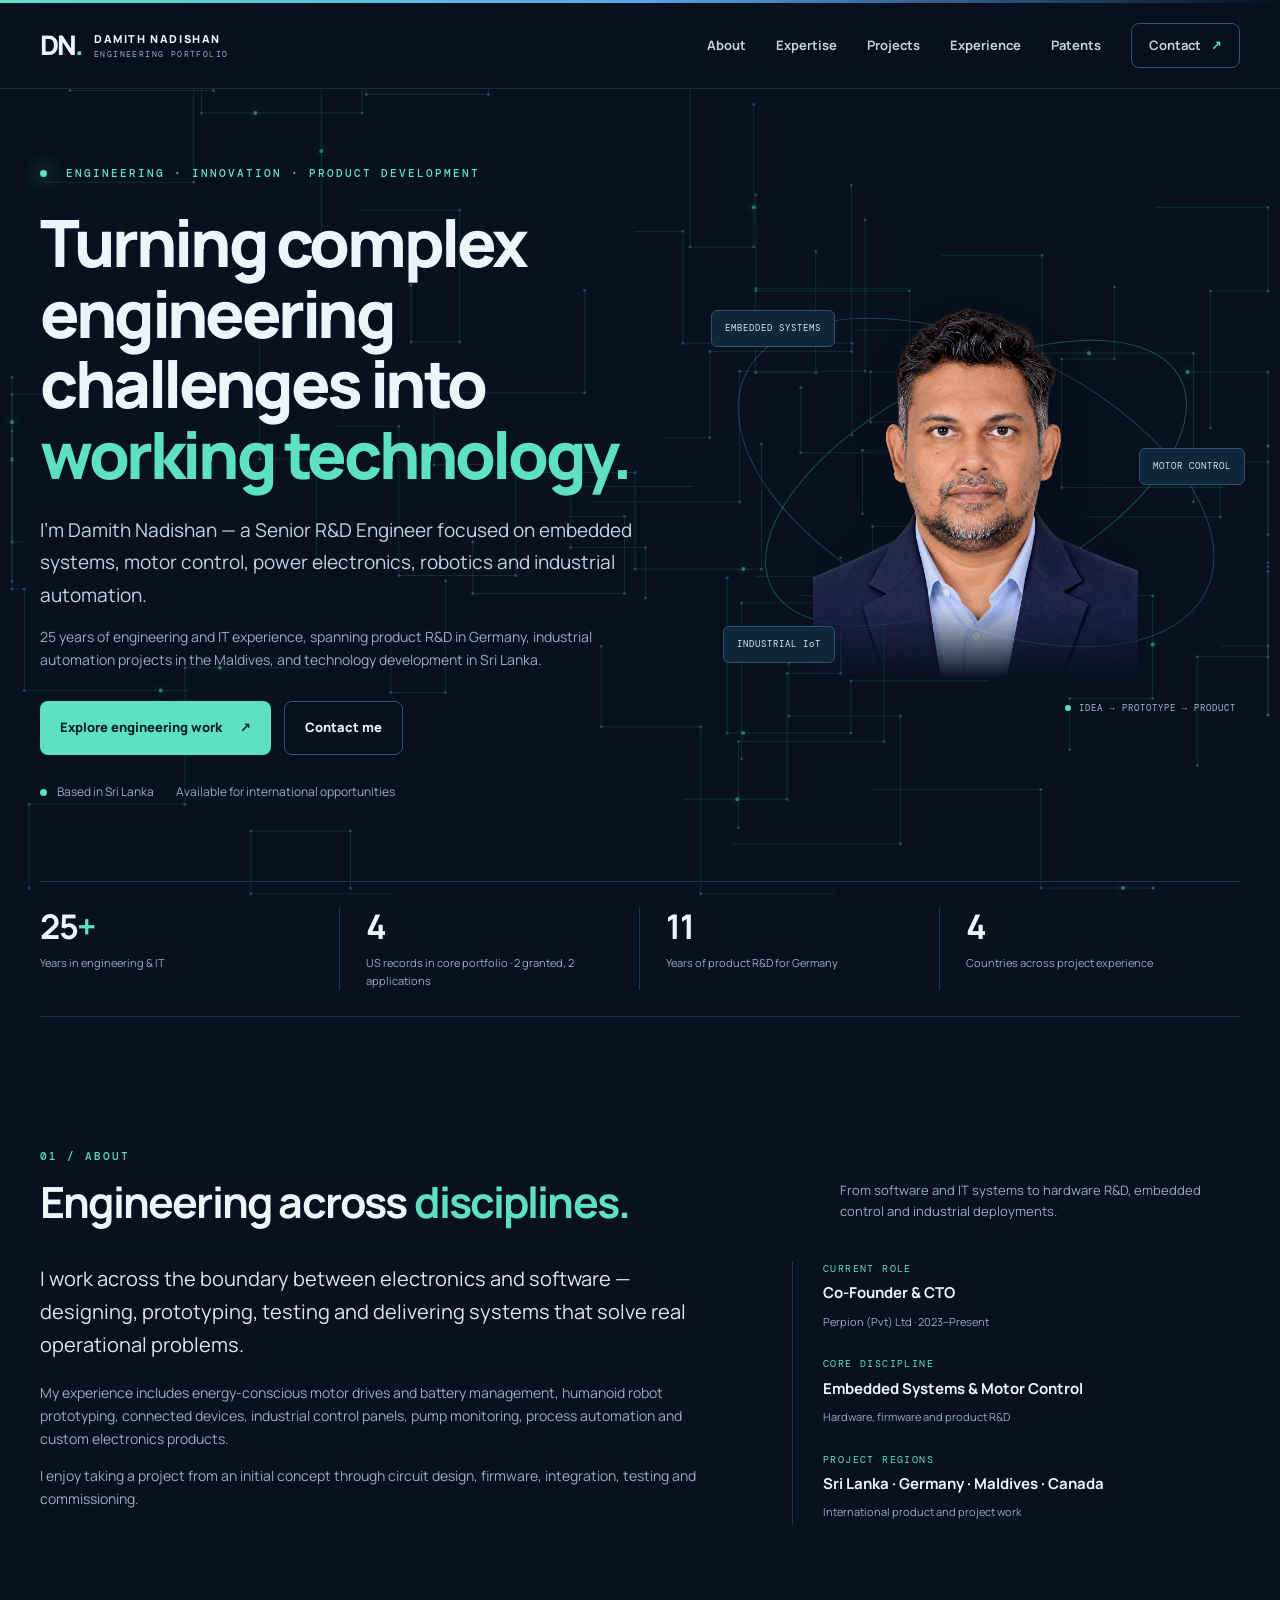
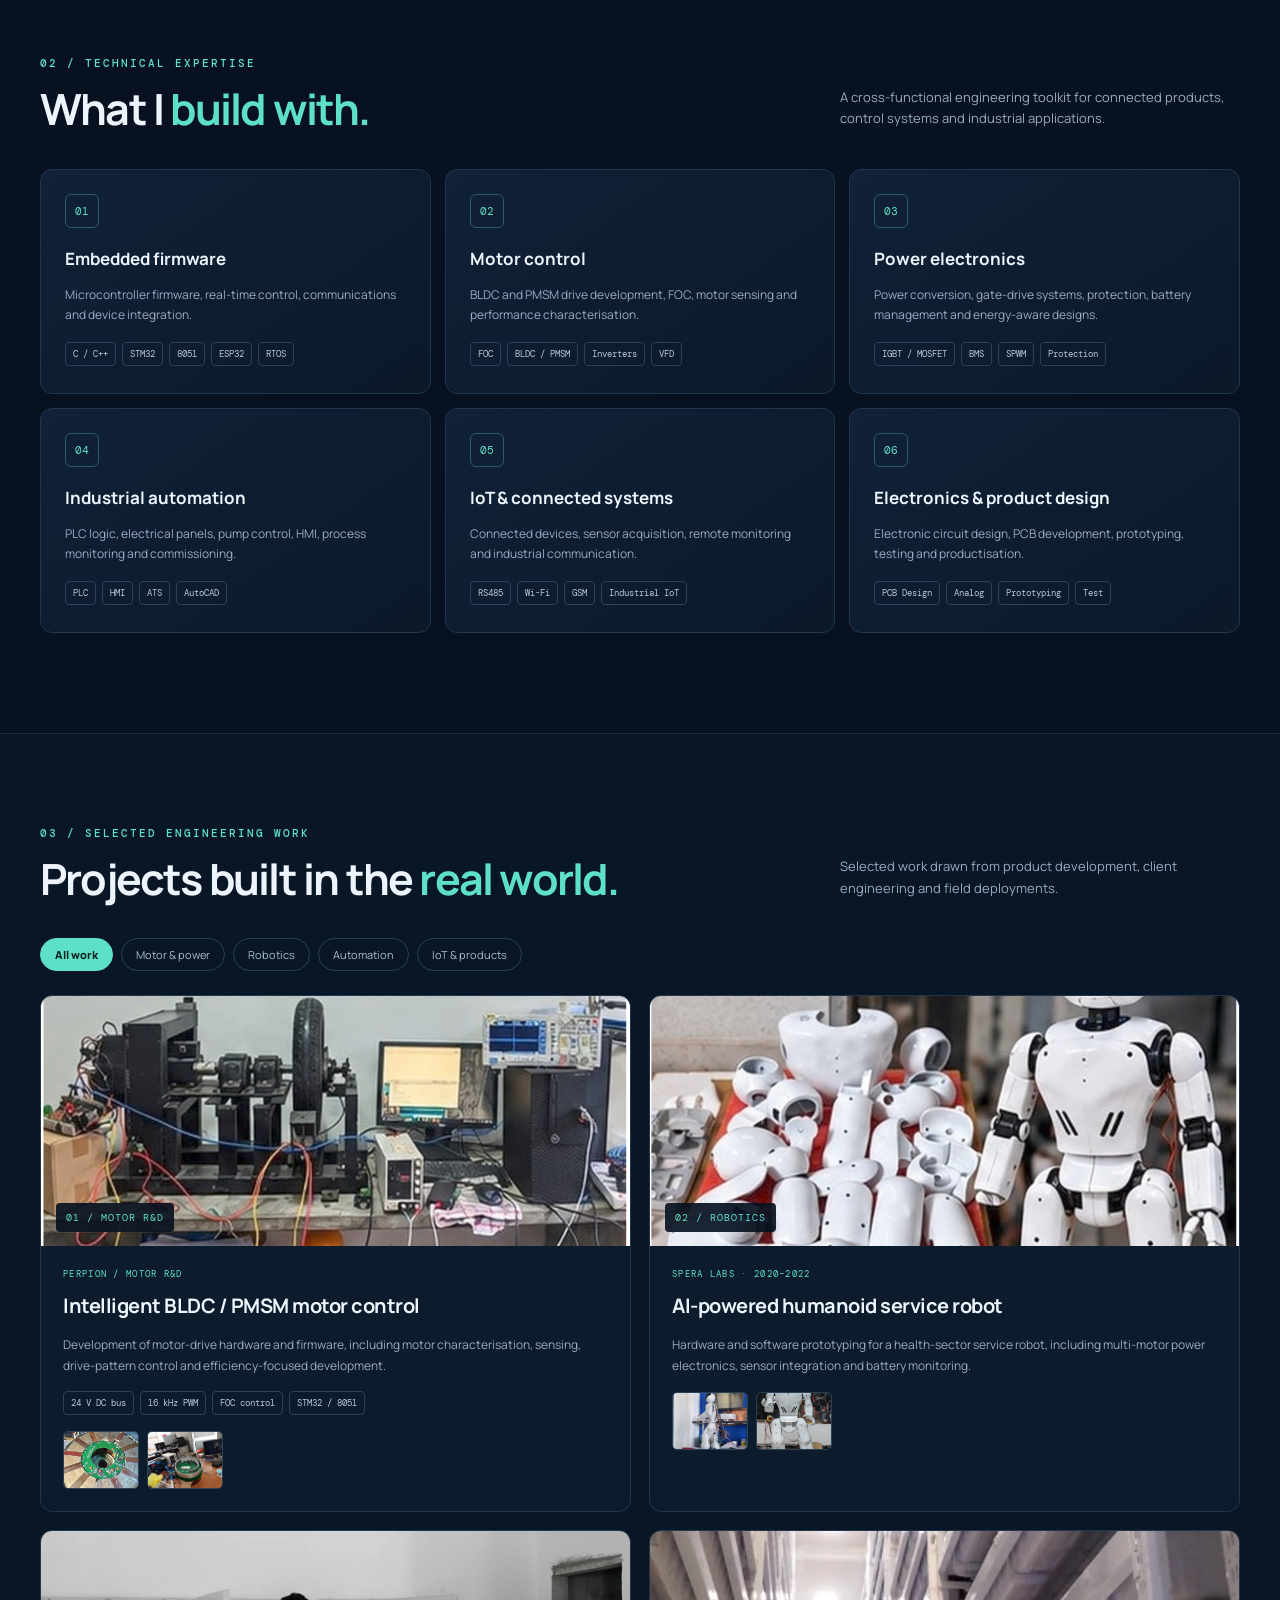
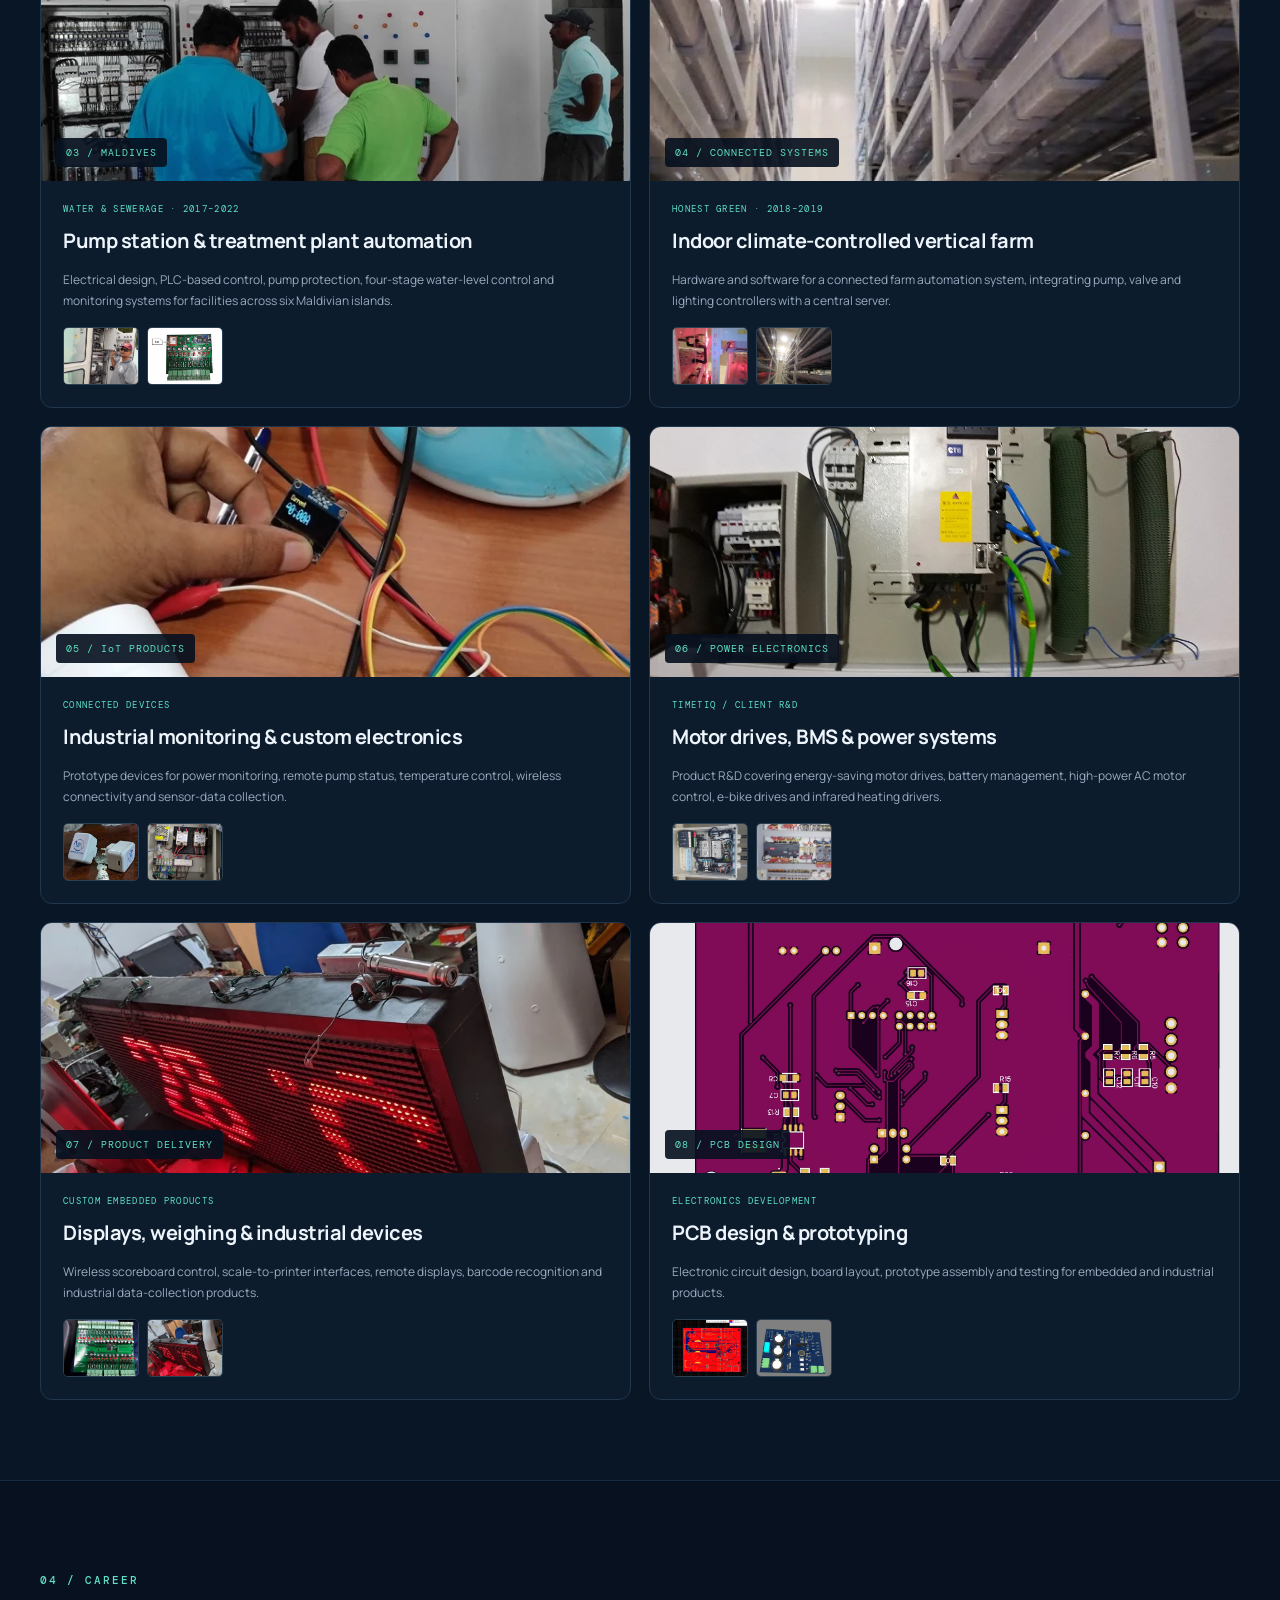
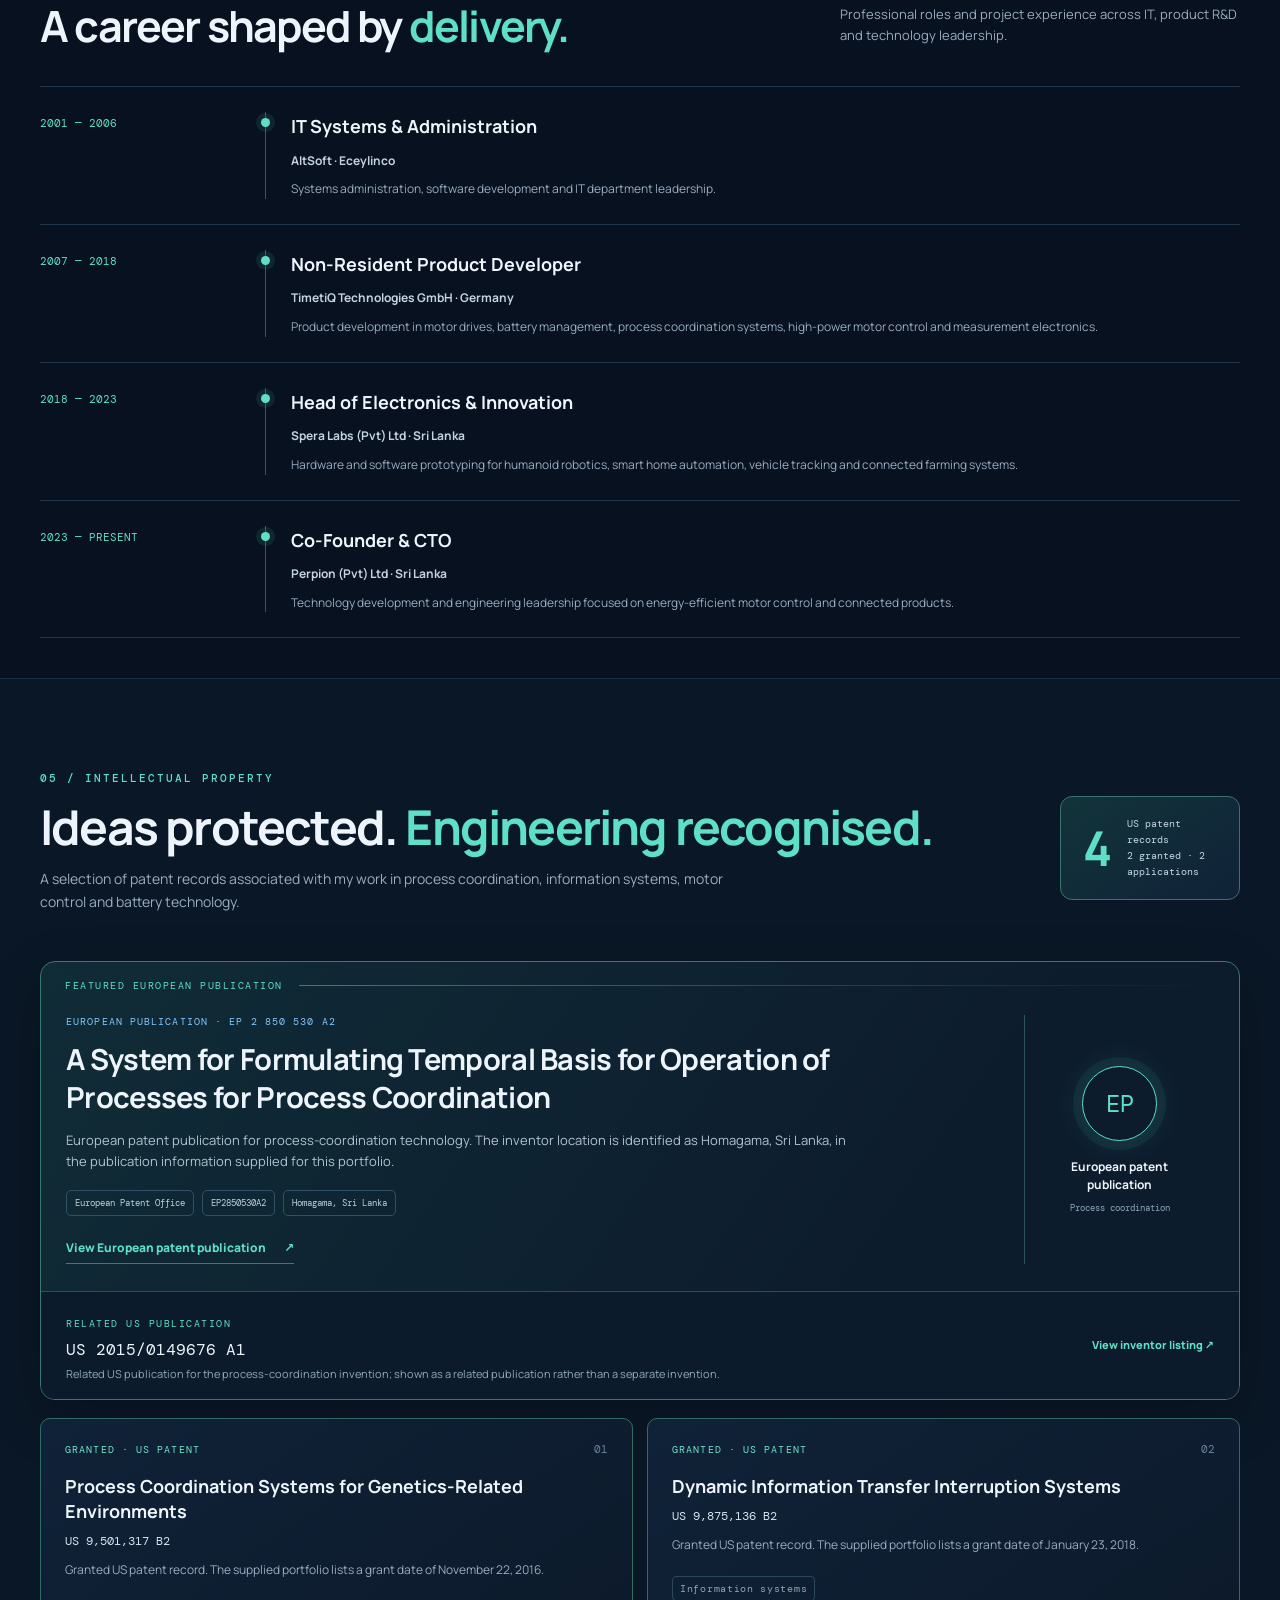
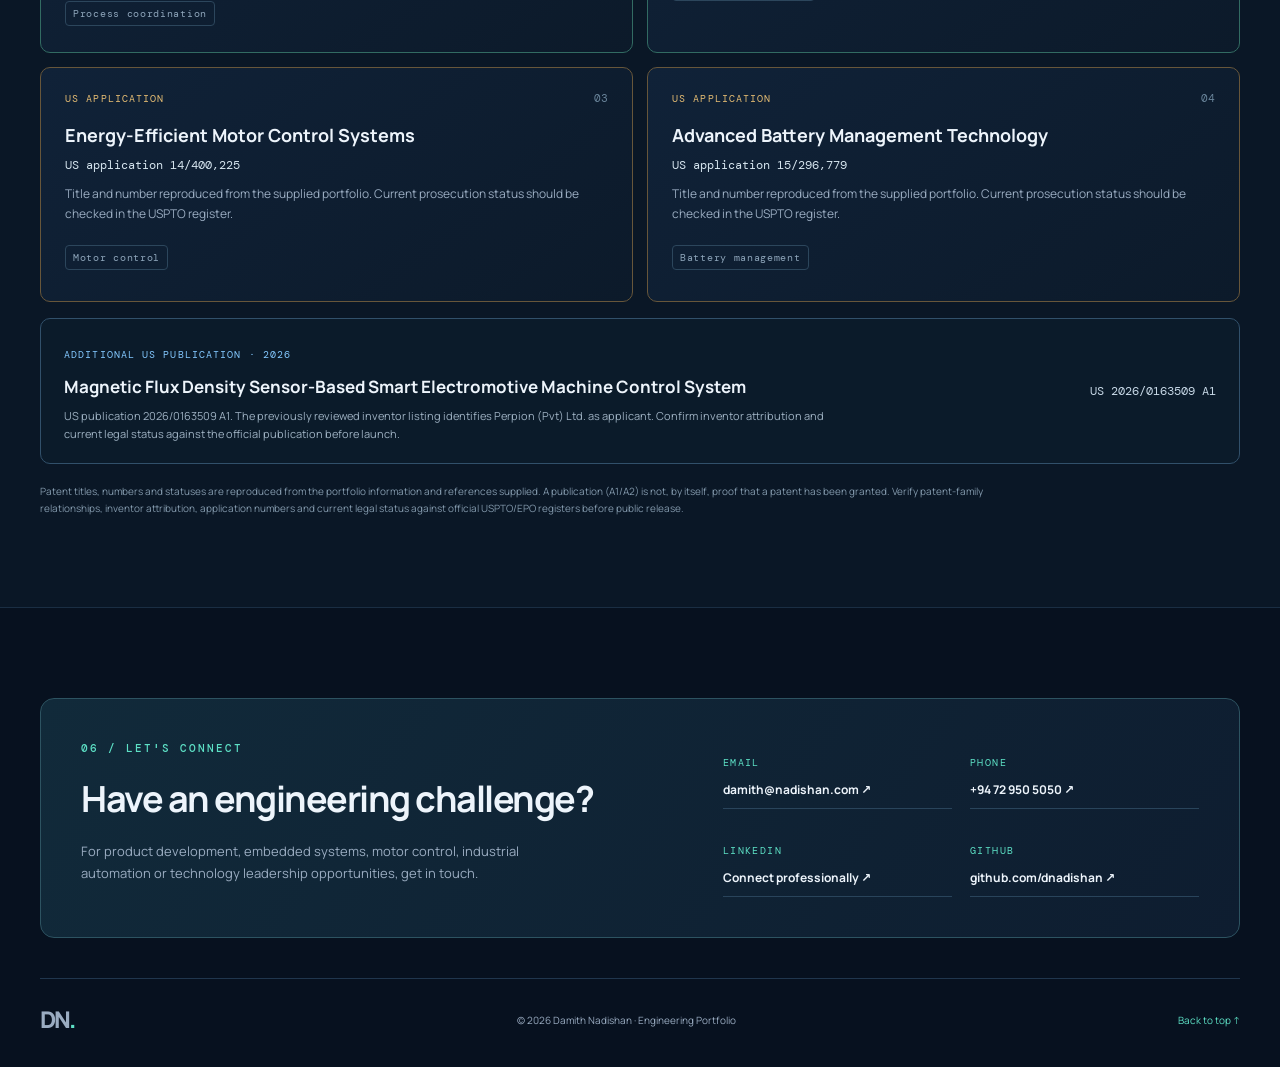
==== index.html @ db908fcc "Build engineering portfolio site Co-authored-by: Copilot <223556219+Copilot@users.noreply.github.com" ====
<!doctype html>
<html lang="en">
<head>
  <meta charset="utf-8">
  <meta name="viewport" content="width=device-width, initial-scale=1">
  <meta name="theme-color" content="#07111f">
  <meta name="description" content="Damith Nadishan — Senior R&D Engineer specialising in embedded systems, motor control, power electronics, robotics and industrial automation.">
  <title>Damith Nadishan | Engineering & Technology</title>
  <link rel="preconnect" href="https://fonts.googleapis.com">
  <link rel="preconnect" href="https://fonts.gstatic.com" crossorigin>
  <link href="https://fonts.googleapis.com/css2?family=DM+Mono:wght@400;500&family=Manrope:wght@400;500;600;700;800&display=swap" rel="stylesheet">
  <link rel="stylesheet" href="styles.css">

<style>
.patents-featured{position:relative;overflow:hidden}.patent-intro{display:flex;justify-content:space-between;align-items:center;gap:32px;margin-bottom:34px}.patent-intro h2{font-size:clamp(32px,4vw,48px);line-height:1.12;letter-spacing:-1.8px;margin:12px 0}.patent-lead{color:var(--muted);font-size:14px;max-width:690px}.patent-highlight{flex:0 0 180px;padding:19px 22px;border:1px solid #3b716e;border-radius:12px;background:linear-gradient(145deg,#12343a,#102238);display:flex;align-items:center;gap:15px}.patent-highlight strong{font-size:48px;line-height:1;color:var(--teal)}.patent-highlight span{font:10px/1.6 "DM Mono",monospace;color:#c6d8e4}.patent-family{border:1px solid #3a7772;border-radius:15px;overflow:hidden;background:linear-gradient(125deg,#102c37,#0d1c2d 70%);box-shadow:0 18px 55px #0003;margin-bottom:18px}.family-heading{display:flex;align-items:center;gap:16px;padding:17px 24px 0}.family-kicker,.related-label{font:10px "DM Mono",monospace;letter-spacing:1.5px;color:var(--teal)}.family-line{height:1px;flex:1;background:linear-gradient(90deg,#397b78,transparent)}.family-main{display:grid;grid-template-columns:1fr 190px;gap:30px;padding:23px 25px 27px}.family-copy h3{font-size:clamp(21px,2.5vw,29px);line-height:1.3;letter-spacing:-.7px;max-width:800px;margin:13px 0}.family-copy>p{font-size:13px;color:#b1c3d2;max-width:780px}.patent-status{font:10px "DM Mono",monospace;letter-spacing:1.1px}.patent-status.granted{color:#70e5c9}.patent-status.pending{color:#e6bd73}.patent-status.published{color:#83c8ff}.patent-meta{display:flex;flex-wrap:wrap;gap:8px;margin:17px 0}.patent-meta span{font:9px "DM Mono",monospace;color:#c0d1df;border:1px solid #315066;border-radius:5px;padding:6px 8px}.patent-document-link{display:inline-flex;gap:18px;align-items:center;margin-top:5px;color:var(--teal);font-size:12px;font-weight:800;border-bottom:1px solid #397b78;padding-bottom:5px}.family-badge{border-left:1px solid #315465;display:flex;flex-direction:column;justify-content:center;align-items:center;text-align:center;padding:10px}.badge-orbit{width:75px;height:75px;border:1px solid #5de0c5;border-radius:50%;display:grid;place-items:center;color:var(--teal);font:24px "DM Mono",monospace;box-shadow:0 0 0 9px #5de0c510,0 0 35px #5de0c522;margin-bottom:17px}.family-badge strong{font-size:12px;line-height:1.5}.family-badge small{color:#8ea8bc;font:9px "DM Mono",monospace;margin-top:8px}.family-related{border-top:1px solid #2b4d5e;background:#0b1b2b;padding:16px 25px;display:flex;justify-content:space-between;align-items:center;gap:20px}.family-related strong{display:block;color:#edf5fb;font:16px "DM Mono",monospace;margin:5px 0}.family-related p{font-size:11px;color:#91a8bb;margin:0;max-width:680px}.family-related>a{font-size:11px;color:var(--teal);font-weight:800;white-space:nowrap}.patent-grid-updated{grid-template-columns:repeat(2,minmax(0,1fr));gap:14px}.patent-grid-updated .patent-card{padding:23px 24px 20px;min-height:235px;background:linear-gradient(145deg,#102238,#0c1a2a)}.patent-granted{border-color:#326b62}.patent-application{border-color:#67563a}.patent-card-top{display:flex;align-items:center;justify-content:space-between}.patent-number{font:11px "DM Mono",monospace;color:#69849a}.patent-grid-updated .patent-card h3{font-size:18px;line-height:1.4;margin:18px 0 9px}.patent-id{display:block;font:12px "DM Mono",monospace;color:#d6e5ef}.patent-grid-updated .patent-card p{min-height:0;margin:11px 0 18px}.patent-kind{display:inline-block;font:9px "DM Mono",monospace;letter-spacing:.7px;color:#a9c0d0;border:1px solid #2c465c;border-radius:4px;padding:5px 7px}.patent-new-record{display:flex;align-items:center;justify-content:space-between;gap:25px;margin-top:16px;padding:20px 23px;border:1px solid #31506a;border-radius:10px;background:#0b1b2a}.patent-new-record h3{font-size:17px;margin:8px 0 5px}.patent-new-record p{font-size:11px;color:#9eb1c2;max-width:790px;margin:0}.patent-new-record>strong{font:12px "DM Mono",monospace;color:#c8d9e7;white-space:nowrap}.patent-note{font-size:10px;color:#8399ac;line-height:1.7;max-width:1000px;margin-top:19px}
@media(max-width:680px){.patent-intro{display:block}.patent-highlight{margin-top:20px;width:max-content}.family-main{grid-template-columns:1fr;padding:20px}.family-badge{display:none}.family-related{align-items:flex-start;flex-direction:column;padding:16px 20px}.patent-grid-updated{grid-template-columns:1fr}.patent-new-record{align-items:flex-start;flex-direction:column}}
</style>

</head>
<body>
  <canvas class="circuit-canvas" aria-hidden="true"></canvas>
  <div class="topline"></div>
  <header class="site-header">
    <a class="brand" href="#home" aria-label="Damith Nadishan home"><span class="brand-mark">DN<span>.</span></span><span class="brand-name">DAMITH NADISHAN<small>ENGINEERING PORTFOLIO</small></span></a>
    <button class="menu-toggle" aria-label="Open navigation" aria-expanded="false"><span></span><span></span></button>
    <nav class="nav">
      <a href="#about">About</a><a href="#expertise">Expertise</a><a href="#projects">Projects</a><a href="#experience">Experience</a><a href="#patents">Patents</a><a class="nav-contact" href="#contact">Contact <span>↗</span></a>
    </nav>
  </header>

  <main>
    <section class="hero section-wrap" id="home">
      <div class="hero-copy">
        <div class="eyebrow"><i></i> ENGINEERING · INNOVATION · PRODUCT DEVELOPMENT</div>
        <h1>Turning complex engineering challenges into <em>working technology.</em></h1>
        <p class="hero-lead">I'm Damith Nadishan — a Senior R&amp;D Engineer focused on embedded systems, motor control, power electronics, robotics and industrial automation.</p>
        <p class="hero-sub">25 years of engineering and IT experience, spanning product R&amp;D in Germany, industrial automation projects in the Maldives, and technology development in Sri Lanka.</p>
        <div class="hero-actions"><a class="button button-primary" href="#projects">Explore engineering work <span>↗</span></a><a class="button button-ghost" href="#contact">Contact me</a></div>
        <div class="hero-meta"><span><b></b> Based in Sri Lanka</span><span>Available for international opportunities</span></div>
      </div>
      <div class="hero-visual">
        <div class="portrait-frame"><img src="assets/profile-damith.png" alt="Portrait of Damith Nadishan"></div>
        <div class="orbit orbit-one"></div><div class="orbit orbit-two"></div>
        <div class="hero-chip chip-a">EMBEDDED SYSTEMS</div><div class="hero-chip chip-b">MOTOR CONTROL</div><div class="hero-chip chip-c">INDUSTRIAL IoT</div>
        <div class="hero-note"><span class="note-dot"></span><span>IDEA → PROTOTYPE → PRODUCT</span></div>
      </div>
    </section>

    <section class="metrics section-wrap" aria-label="Career highlights">
      <div class="metric"><strong>25<span>+</span></strong><span>Years in engineering &amp; IT</span></div>
      <div class="metric"><strong>4</strong><span>US records in core portfolio · 2 granted, 2 applications</span></div>
      <div class="metric"><strong>11</strong><span>Years of product R&amp;D for Germany</span></div>
      <div class="metric"><strong>4</strong><span>Countries across project experience</span></div>
    </section>

    <section class="section-wrap section-block" id="about">
      <div class="section-heading"><div><div class="eyebrow">01 / ABOUT</div><h2>Engineering across <em>disciplines.</em></h2></div><p>From software and IT systems to hardware R&amp;D, embedded control and industrial deployments.</p></div>
      <div class="about-grid">
        <div class="about-copy"><p class="large-copy">I work across the boundary between electronics and software — designing, prototyping, testing and delivering systems that solve real operational problems.</p><p>My experience includes energy-conscious motor drives and battery management, humanoid robot prototyping, connected devices, industrial control panels, pump monitoring, process automation and custom electronics products.</p><p>I enjoy taking a project from an initial concept through circuit design, firmware, integration, testing and commissioning.</p></div>
        <div class="about-facts">
          <div><span class="fact-label">CURRENT ROLE</span><strong>Co-Founder &amp; CTO</strong><small>Perpion (Pvt) Ltd · 2023–Present</small></div>
          <div><span class="fact-label">CORE DISCIPLINE</span><strong>Embedded Systems &amp; Motor Control</strong><small>Hardware, firmware and product R&amp;D</small></div>
          <div><span class="fact-label">PROJECT REGIONS</span><strong>Sri Lanka · Germany · Maldives · Canada</strong><small>International product and project work</small></div>
        </div>
      </div>
    </section>

    <section class="section-wrap section-block" id="expertise">
      <div class="section-heading"><div><div class="eyebrow">02 / TECHNICAL EXPERTISE</div><h2>What I <em>build with.</em></h2></div><p>A cross-functional engineering toolkit for connected products, control systems and industrial applications.</p></div>
      <div class="expertise-grid">
        <article class="skill-card"><div class="skill-icon">01</div><h3>Embedded firmware</h3><p>Microcontroller firmware, real-time control, communications and device integration.</p><div class="tags"><span>C / C++</span><span>STM32</span><span>8051</span><span>ESP32</span><span>RTOS</span></div></article>
        <article class="skill-card"><div class="skill-icon">02</div><h3>Motor control</h3><p>BLDC and PMSM drive development, FOC, motor sensing and performance characterisation.</p><div class="tags"><span>FOC</span><span>BLDC / PMSM</span><span>Inverters</span><span>VFD</span></div></article>
        <article class="skill-card"><div class="skill-icon">03</div><h3>Power electronics</h3><p>Power conversion, gate-drive systems, protection, battery management and energy-aware designs.</p><div class="tags"><span>IGBT / MOSFET</span><span>BMS</span><span>SPWM</span><span>Protection</span></div></article>
        <article class="skill-card"><div class="skill-icon">04</div><h3>Industrial automation</h3><p>PLC logic, electrical panels, pump control, HMI, process monitoring and commissioning.</p><div class="tags"><span>PLC</span><span>HMI</span><span>ATS</span><span>AutoCAD</span></div></article>
        <article class="skill-card"><div class="skill-icon">05</div><h3>IoT &amp; connected systems</h3><p>Connected devices, sensor acquisition, remote monitoring and industrial communication.</p><div class="tags"><span>RS485</span><span>Wi-Fi</span><span>GSM</span><span>Industrial IoT</span></div></article>
        <article class="skill-card"><div class="skill-icon">06</div><h3>Electronics &amp; product design</h3><p>Electronic circuit design, PCB development, prototyping, testing and productisation.</p><div class="tags"><span>PCB Design</span><span>Analog</span><span>Prototyping</span><span>Test</span></div></article>
      </div>
    </section>

    <section class="projects-section section-block" id="projects">
      <div class="section-wrap">
        <div class="section-heading"><div><div class="eyebrow">03 / SELECTED ENGINEERING WORK</div><h2>Projects built in the <em>real world.</em></h2></div><p>Selected work drawn from product development, client engineering and field deployments.</p></div>
        <div class="project-filters" role="group" aria-label="Filter projects">
          <button class="filter active" data-filter="all">All work</button><button class="filter" data-filter="motor">Motor &amp; power</button><button class="filter" data-filter="robotics">Robotics</button><button class="filter" data-filter="automation">Automation</button><button class="filter" data-filter="iot">IoT &amp; products</button>
        </div>
        <div class="project-grid">
          <article class="project-card project-featured" data-category="motor">
            <a class="project-image" href="assets/bldc-motor-test-bench.webp" data-lightbox="Motor test bench"><img src="assets/bldc-motor-test-bench.webp" alt="BLDC motor test bench with sensors" loading="lazy"><span class="image-index">01 / MOTOR R&amp;D</span></a>
            <div class="project-body"><div class="project-kicker">PERPION / MOTOR R&amp;D</div><h3>Intelligent BLDC / PMSM motor control</h3><p>Development of motor-drive hardware and firmware, including motor characterisation, sensing, drive-pattern control and efficiency-focused development.</p><div class="project-specs"><span>24 V DC bus</span><span>16 kHz PWM</span><span>FOC control</span><span>STM32 / 8051</span></div><div class="project-thumbs"><a href="assets/bldc-sensor-board.webp" data-lightbox="Motor sensor board"><img src="assets/bldc-sensor-board.webp" alt="Motor sensor board" loading="lazy"></a><a href="assets/bldc-driver-pcb.webp" data-lightbox="Motor driver PCB"><img src="assets/bldc-driver-pcb.webp" alt="Motor driver PCB" loading="lazy"></a></div></div>
          </article>
          <article class="project-card" data-category="robotics">
            <a class="project-image" href="assets/robot-with-damith.webp" data-lightbox="Humanoid robot project"><img src="assets/robot-with-damith.webp" alt="Damith beside a humanoid service robot prototype" loading="lazy"><span class="image-index">02 / ROBOTICS</span></a>
            <div class="project-body"><div class="project-kicker">SPERA LABS · 2020–2022</div><h3>AI-powered humanoid service robot</h3><p>Hardware and software prototyping for a health-sector service robot, including multi-motor power electronics, sensor integration and battery monitoring.</p><div class="project-thumbs"><a href="assets/robot-full.webp" data-lightbox="Humanoid robot"><img src="assets/robot-full.webp" alt="Humanoid robot" loading="lazy"></a><a href="assets/robot-shell-prototype.webp" data-lightbox="Robot shell prototype"><img src="assets/robot-shell-prototype.webp" alt="Robot body shell prototype" loading="lazy"></a></div></div>
          </article>
          <article class="project-card" data-category="automation">
            <a class="project-image" href="assets/maldives-control-panel.webp" data-lightbox="Maldives pump control panel"><img src="assets/maldives-control-panel.webp" alt="Electrical control panel for water and sewerage automation" loading="lazy"><span class="image-index">03 / MALDIVES</span></a>
            <div class="project-body"><div class="project-kicker">WATER &amp; SEWERAGE · 2017–2022</div><h3>Pump station &amp; treatment plant automation</h3><p>Electrical design, PLC-based control, pump protection, four-stage water-level control and monitoring systems for facilities across six Maldivian islands.</p><div class="project-thumbs"><a href="assets/maldives-panel-installation.webp" data-lightbox="Panel installation"><img src="assets/maldives-panel-installation.webp" alt="Control panel installation" loading="lazy"></a><a href="assets/pump-monitoring-board.webp" data-lightbox="Pump monitoring board"><img src="assets/pump-monitoring-board.webp" alt="Pump monitoring electronics" loading="lazy"></a></div></div>
          </article>
          <article class="project-card" data-category="iot">
            <a class="project-image" href="assets/vertical-farm-racks.webp" data-lightbox="Automated vertical farm"><img src="assets/vertical-farm-racks.webp" alt="Indoor vertical farm growing racks" loading="lazy"><span class="image-index">04 / CONNECTED SYSTEMS</span></a>
            <div class="project-body"><div class="project-kicker">HONEST GREEN · 2018–2019</div><h3>Indoor climate-controlled vertical farm</h3><p>Hardware and software for a connected farm automation system, integrating pump, valve and lighting controllers with a central server.</p><div class="project-thumbs"><a href="assets/vertical-farm-led.webp" data-lightbox="Vertical farm lighting"><img src="assets/vertical-farm-led.webp" alt="Vertical farm LED lighting" loading="lazy"></a><a href="assets/vertical-farm-interior.webp" data-lightbox="Vertical farm interior"><img src="assets/vertical-farm-interior.webp" alt="Vertical farm interior" loading="lazy"></a></div></div>
          </article>
          <article class="project-card" data-category="iot">
            <a class="project-image" href="assets/wifi-power-monitor.webp" data-lightbox="Wi-Fi power monitoring device"><img src="assets/wifi-power-monitor.webp" alt="Wi-Fi power monitoring electronics prototype" loading="lazy"><span class="image-index">05 / IoT PRODUCTS</span></a>
            <div class="project-body"><div class="project-kicker">CONNECTED DEVICES</div><h3>Industrial monitoring &amp; custom electronics</h3><p>Prototype devices for power monitoring, remote pump status, temperature control, wireless connectivity and sensor-data collection.</p><div class="project-thumbs"><a href="assets/wireless-device.webp" data-lightbox="Wireless monitoring device"><img src="assets/wireless-device.webp" alt="Wireless monitoring device" loading="lazy"></a><a href="assets/temperature-control.webp" data-lightbox="Temperature control unit"><img src="assets/temperature-control.webp" alt="Temperature control electronics" loading="lazy"></a></div></div>
          </article>
          <article class="project-card" data-category="motor">
            <a class="project-image" href="assets/high-rpm-drive.webp" data-lightbox="High RPM motor drive"><img src="assets/high-rpm-drive.webp" alt="High RPM motor drive installation" loading="lazy"><span class="image-index">06 / POWER ELECTRONICS</span></a>
            <div class="project-body"><div class="project-kicker">TIMETIQ / CLIENT R&amp;D</div><h3>Motor drives, BMS &amp; power systems</h3><p>Product R&amp;D covering energy-saving motor drives, battery management, high-power AC motor control, e-bike drives and infrared heating drivers.</p><div class="project-thumbs"><a href="assets/industrial-panel-01.webp" data-lightbox="Industrial control panel"><img src="assets/industrial-panel-01.webp" alt="Industrial electrical panel" loading="lazy"></a><a href="assets/industrial-panel-05.webp" data-lightbox="Industrial installation"><img src="assets/industrial-panel-05.webp" alt="Industrial electrical installation" loading="lazy"></a></div></div>
          </article>
          <article class="project-card" data-category="iot">
            <a class="project-image" href="assets/scoreboard-project.webp" data-lightbox="IR display project"><img src="assets/scoreboard-project.webp" alt="Large red LED display hardware" loading="lazy"><span class="image-index">07 / PRODUCT DELIVERY</span></a>
            <div class="project-body"><div class="project-kicker">CUSTOM EMBEDDED PRODUCTS</div><h3>Displays, weighing &amp; industrial devices</h3><p>Wireless scoreboard control, scale-to-printer interfaces, remote displays, barcode recognition and industrial data-collection products.</p><div class="project-thumbs"><a href="assets/weighbridge-display.webp" data-lightbox="Weighing system display"><img src="assets/weighbridge-display.webp" alt="Weighing system electronics" loading="lazy"></a><a href="assets/ir-display.webp" data-lightbox="Industrial LED display"><img src="assets/ir-display.webp" alt="Industrial LED display" loading="lazy"></a></div></div>
          </article>
          <article class="project-card" data-category="motor">
            <a class="project-image" href="assets/pcb-layout-01.webp" data-lightbox="PCB design layout"><img src="assets/pcb-layout-01.webp" alt="Custom PCB layout design" loading="lazy"><span class="image-index">08 / PCB DESIGN</span></a>
            <div class="project-body"><div class="project-kicker">ELECTRONICS DEVELOPMENT</div><h3>PCB design &amp; prototyping</h3><p>Electronic circuit design, board layout, prototype assembly and testing for embedded and industrial products.</p><div class="project-thumbs"><a href="assets/pcb-layout-02.webp" data-lightbox="PCB layout 2"><img src="assets/pcb-layout-02.webp" alt="PCB layout" loading="lazy"></a><a href="assets/pcb-board-3d.webp" data-lightbox="3D PCB view"><img src="assets/pcb-board-3d.webp" alt="PCB 3D view" loading="lazy"></a></div></div>
          </article>
        </div>
      </div>
    </section>

    <section class="section-wrap section-block" id="experience">
      <div class="section-heading"><div><div class="eyebrow">04 / CAREER</div><h2>A career shaped by <em>delivery.</em></h2></div><p>Professional roles and project experience across IT, product R&amp;D and technology leadership.</p></div>
      <div class="timeline">
        <article class="timeline-item"><div class="timeline-date">2001 — 2006</div><div class="timeline-content"><span class="timeline-dot"></span><h3>IT Systems &amp; Administration</h3><strong>AltSoft · Eceylinco</strong><p>Systems administration, software development and IT department leadership.</p></div></article>
        <article class="timeline-item"><div class="timeline-date">2007 — 2018</div><div class="timeline-content"><span class="timeline-dot"></span><h3>Non-Resident Product Developer</h3><strong>TimetiQ Technologies GmbH · Germany</strong><p>Product development in motor drives, battery management, process coordination systems, high-power motor control and measurement electronics.</p></div></article>
        <article class="timeline-item"><div class="timeline-date">2018 — 2023</div><div class="timeline-content"><span class="timeline-dot"></span><h3>Head of Electronics &amp; Innovation</h3><strong>Spera Labs (Pvt) Ltd · Sri Lanka</strong><p>Hardware and software prototyping for humanoid robotics, smart home automation, vehicle tracking and connected farming systems.</p></div></article>
        <article class="timeline-item"><div class="timeline-date">2023 — PRESENT</div><div class="timeline-content"><span class="timeline-dot"></span><h3>Co-Founder &amp; CTO</h3><strong>Perpion (Pvt) Ltd · Sri Lanka</strong><p>Technology development and engineering leadership focused on energy-efficient motor control and connected products.</p></div></article>
      </div>
    </section>

    <section class="patents-section section-block patents-featured" id="patents">
      <div class="section-wrap">
        <div class="patent-intro"><div><div class="eyebrow">05 / INTELLECTUAL PROPERTY</div><h2>Ideas protected. <em>Engineering recognised.</em></h2><p class="patent-lead">A selection of patent records associated with my work in process coordination, information systems, motor control and battery technology.</p></div><div class="patent-highlight"><strong>4</strong><span>US patent records<br>2 granted · 2 applications</span></div></div>
        <div class="patent-family"><div class="family-heading"><span class="family-kicker">FEATURED EUROPEAN PUBLICATION</span><span class="family-line"></span></div><div class="family-main"><div class="family-copy"><div class="patent-status published">EUROPEAN PUBLICATION · EP 2 850 530 A2</div><h3>A System for Formulating Temporal Basis for Operation of Processes for Process Coordination</h3><p>European patent publication for process-coordination technology. The inventor location is identified as Homagama, Sri Lanka, in the publication information supplied for this portfolio.</p><div class="patent-meta"><span>European Patent Office</span><span>EP2850530A2</span><span>Homagama, Sri Lanka</span></div><a class="patent-document-link" href="https://data.epo.org/publication-server/rest/v1.2/patents/EP2850530NWA2/document.html" target="_blank" rel="noopener">View European patent publication <b>↗</b></a></div><div class="family-badge"><span class="badge-orbit">EP</span><strong>European patent<br>publication</strong><small>Process coordination</small></div></div><div class="family-related"><div><span class="related-label">RELATED US PUBLICATION</span><strong>US 2015/0149676 A1</strong><p>Related US publication for the process-coordination invention; shown as a related publication rather than a separate invention.</p></div><a href="https://patents.justia.com/inventor/don-damith-nadishan-colambathanthrige" target="_blank" rel="noopener">View inventor listing ↗</a></div></div>
        <div class="patent-grid patent-grid-updated">
          <article class="patent-card patent-granted"><div class="patent-card-top"><span class="patent-status granted">GRANTED · US PATENT</span><span class="patent-number">01</span></div><h3>Process Coordination Systems for Genetics-Related Environments</h3><strong class="patent-id">US 9,501,317 B2</strong><p>Granted US patent record. The supplied portfolio lists a grant date of November 22, 2016.</p><span class="patent-kind">Process coordination</span></article>
          <article class="patent-card patent-granted"><div class="patent-card-top"><span class="patent-status granted">GRANTED · US PATENT</span><span class="patent-number">02</span></div><h3>Dynamic Information Transfer Interruption Systems</h3><strong class="patent-id">US 9,875,136 B2</strong><p>Granted US patent record. The supplied portfolio lists a grant date of January 23, 2018.</p><span class="patent-kind">Information systems</span></article>
          <article class="patent-card patent-application"><div class="patent-card-top"><span class="patent-status pending">US APPLICATION</span><span class="patent-number">03</span></div><h3>Energy-Efficient Motor Control Systems</h3><strong class="patent-id">US application 14/400,225</strong><p>Title and number reproduced from the supplied portfolio. Current prosecution status should be checked in the USPTO register.</p><span class="patent-kind">Motor control</span></article>
          <article class="patent-card patent-application"><div class="patent-card-top"><span class="patent-status pending">US APPLICATION</span><span class="patent-number">04</span></div><h3>Advanced Battery Management Technology</h3><strong class="patent-id">US application 15/296,779</strong><p>Title and number reproduced from the supplied portfolio. Current prosecution status should be checked in the USPTO register.</p><span class="patent-kind">Battery management</span></article>
        </div>
        <div class="patent-new-record"><div><span class="patent-status published">ADDITIONAL US PUBLICATION · 2026</span><h3>Magnetic Flux Density Sensor-Based Smart Electromotive Machine Control System</h3><p>US publication 2026/0163509 A1. The previously reviewed inventor listing identifies Perpion (Pvt) Ltd. as applicant. Confirm inventor attribution and current legal status against the official publication before launch.</p></div><strong>US 2026/0163509 A1</strong></div>
        <p class="patent-note">Patent titles, numbers and statuses are reproduced from the portfolio information and references supplied. A publication (A1/A2) is not, by itself, proof that a patent has been granted. Verify patent-family relationships, inventor attribution, application numbers and current legal status against official USPTO/EPO registers before public release.</p>
      </div>
    </section>

    <section class="section-wrap section-block" id="contact">
      <div class="contact-panel">
        <div><div class="eyebrow">06 / LET'S CONNECT</div><h2>Have an engineering challenge?</h2><p>For product development, embedded systems, motor control, industrial automation or technology leadership opportunities, get in touch.</p></div>
        <div class="contact-links">
          <a href="mailto:damith@nadishan.com"><span>EMAIL</span><strong>damith@nadishan.com ↗</strong></a>
          <a href="tel:+94729505050"><span>PHONE</span><strong>+94 72 950 5050 ↗</strong></a>
          <a href="https://www.linkedin.com/in/damith-nadishan-7a7878253/" target="_blank" rel="noopener"><span>LINKEDIN</span><strong>Connect professionally ↗</strong></a>
          <a href="https://github.com/dnadishan" target="_blank" rel="noopener"><span>GITHUB</span><strong>github.com/dnadishan ↗</strong></a>
        </div>
      </div>
    </section>
  </main>

  <footer class="footer section-wrap"><a class="brand" href="#home"><span class="brand-mark">DN<span>.</span></span></a><span>© <span id="year"></span> Damith Nadishan · Engineering Portfolio</span><a href="#home">Back to top ↑</a></footer>
  <div class="lightbox" aria-hidden="true"><button class="lightbox-close" aria-label="Close image">×</button><img src="" alt=""><p></p></div>
  <script src="script.js"></script>
</body>
</html>
---- styles.css ----
:root{--bg:#07111f;--bg2:#0b1727;--panel:#0e1d30;--panel2:#12243a;--text:#edf4fb;--muted:#9aacc1;--line:#20364d;--teal:#5de0c5;--blue:#76b9ee;--max:1200px}
*{box-sizing:border-box}html{scroll-behavior:smooth;scroll-padding-top:95px}body{margin:0;background:var(--bg);color:var(--text);font-family:Manrope,system-ui,sans-serif;line-height:1.65}a{color:inherit;text-decoration:none}.topline{height:3px;background:linear-gradient(90deg,var(--teal),#5aa5e8,transparent)}.section-wrap{width:min(var(--max),calc(100% - 64px));margin-inline:auto}.site-header{height:86px;display:flex;align-items:center;justify-content:space-between;padding:0 max(32px,calc((100vw - var(--max))/2));border-bottom:1px solid rgba(142,174,203,.16);position:sticky;top:0;background:rgba(7,17,31,.9);backdrop-filter:blur(18px);z-index:20}.brand{display:flex;align-items:center;gap:12px}.brand-mark{font-size:27px;font-weight:800;letter-spacing:-2px}.brand-mark span{color:var(--teal)}.brand-name{font-size:11px;font-weight:800;letter-spacing:1.6px}.brand-name small{display:block;font-family:"DM Mono",monospace;font-size:8px;letter-spacing:1.4px;color:var(--muted);font-weight:400}.nav{display:flex;align-items:center;gap:30px;color:#c4d1df;font-size:13px;font-weight:700}.nav a:hover{color:var(--teal)}.nav-contact{border:1px solid #35516c;padding:11px 17px;border-radius:8px}.nav-contact span{color:var(--teal);padding-left:7px}.menu-toggle{display:none;background:none;border:0}.hero{min-height:650px;display:grid;grid-template-columns:1.08fr .92fr;align-items:center;gap:50px;padding-top:75px;padding-bottom:80px}.eyebrow{font-family:"DM Mono",monospace;font-size:11px;letter-spacing:2px;color:var(--teal);font-weight:500}.eyebrow i{display:inline-block;width:7px;height:7px;border-radius:50%;background:var(--teal);margin-right:10px;box-shadow:0 0 18px var(--teal)}h1{font-size:clamp(42px,5.1vw,68px);line-height:1.08;letter-spacing:-3.4px;margin:25px 0 25px;font-weight:800;max-width:750px}h1 em,h2 em{font-style:normal;color:var(--teal)}.hero-lead{font-size:19px;line-height:1.7;color:#c5d3e2;max-width:700px;margin:0 0 12px}.hero-sub{font-size:14px;color:var(--muted);max-width:660px}.hero-actions{display:flex;gap:13px;margin-top:30px;flex-wrap:wrap}.button{display:inline-flex;align-items:center;gap:18px;padding:15px 20px;border-radius:8px;font-size:13px;font-weight:800;transition:.2s}.button-primary{background:var(--teal);color:#05201e}.button-primary:hover{transform:translateY(-3px);box-shadow:0 12px 30px #5de0c52b}.button-ghost{border:1px solid #38536e;color:var(--text)}.button-ghost:hover{border-color:var(--teal)}.hero-meta{display:flex;gap:22px;flex-wrap:wrap;color:var(--muted);font-size:12px;margin-top:27px}.hero-meta b{display:inline-block;width:7px;height:7px;border-radius:50%;background:var(--teal);margin-right:8px}.hero-visual{height:490px;position:relative;display:grid;place-items:center}.portrait-frame{width:min(330px,68%);height:390px;position:relative;z-index:2;background:transparent}.portrait-frame:after{display:none}.portrait-frame img{width:100%;height:100%;object-fit:contain;object-position:center bottom;filter:brightness(.96) contrast(1.04) saturate(.9) drop-shadow(0 18px 32px rgba(0,0,0,.32));-webkit-mask-image:linear-gradient(to bottom,#000 0%,#000 82%,transparent 100%);mask-image:linear-gradient(to bottom,#000 0%,#000 82%,transparent 100%)}.orbit{position:absolute;border:1px solid #2d8c82;border-radius:50%;width:460px;height:220px;transform:rotate(-27deg);opacity:.55}.orbit-two{width:510px;height:275px;transform:rotate(25deg);border-color:#477ba4;opacity:.45}.hero-chip{position:absolute;z-index:3;background:#10263a;border:1px solid #31516b;border-radius:6px;padding:10px 13px;font-family:"DM Mono",monospace;font-size:9px;letter-spacing:1px;color:#d7e8f3}.chip-a{top:72px;left:0}.chip-b{right:-5px;top:210px}.chip-c{bottom:65px;left:12px}.hero-note{position:absolute;bottom:12px;right:4px;font-family:"DM Mono",monospace;font-size:9px;color:#a5bacd;letter-spacing:1px}.note-dot{display:inline-block;width:6px;height:6px;border-radius:50%;background:var(--teal);margin-right:8px}.metrics{display:grid;grid-template-columns:repeat(4,1fr);border-top:1px solid var(--line);border-bottom:1px solid var(--line);padding:26px 0;margin-bottom:40px}.metric{padding:0 26px;border-right:1px solid var(--line)}.metric:first-child{padding-left:0}.metric:last-child{border:0}.metric strong{display:block;font-size:34px;letter-spacing:-1.5px;line-height:1.1}.metric strong span{color:var(--teal)}.metric>span{display:block;color:var(--muted);font-size:11px;margin-top:8px}.section-block{padding-top:90px;padding-bottom:40px}.section-heading{display:flex;justify-content:space-between;align-items:end;gap:40px;margin-bottom:35px}.section-heading h2{font-size:clamp(30px,3.5vw,43px);letter-spacing:-1.8px;line-height:1.15;margin:12px 0 0}.section-heading>p{max-width:400px;color:var(--muted);font-size:13px;margin:0 0 4px}.about-grid{display:grid;grid-template-columns:1.2fr .8fr;gap:80px}.about-copy p{color:var(--muted);font-size:14px;max-width:720px}.about-copy .large-copy{font-size:20px;line-height:1.65;color:#dbe7f1;margin-top:0}.about-facts{border-left:1px solid var(--line);padding-left:30px;display:grid;gap:24px}.about-facts div{display:grid;gap:4px}.fact-label,.contact-links span{font:10px "DM Mono",monospace;letter-spacing:1.4px;color:var(--teal)}.about-facts strong{font-size:15px}.about-facts small{font-size:11px;color:var(--muted)}.expertise-grid{display:grid;grid-template-columns:repeat(3,1fr);gap:14px}.skill-card{padding:24px;background:linear-gradient(145deg,#102138,#0b1929);border:1px solid var(--line);border-radius:12px;min-height:225px}.skill-icon{font:11px "DM Mono",monospace;color:var(--teal);border:1px solid #2d5b61;border-radius:6px;display:grid;place-items:center;width:34px;height:34px}.skill-card h3{font-size:17px;margin:17px 0 7px}.skill-card p{font-size:12px;color:var(--muted);min-height:42px}.tags{display:flex;gap:6px;flex-wrap:wrap;margin-top:15px}.tags span,.project-specs span{font:9px "DM Mono",monospace;color:#b5c8d9;border:1px solid #29435a;border-radius:4px;padding:5px 7px}.projects-section{background:#091625;border-top:1px solid #172b40;border-bottom:1px solid #172b40;margin-top:60px;padding-bottom:80px}.project-filters{display:flex;gap:8px;flex-wrap:wrap;margin-bottom:24px}.filter{background:transparent;color:#a9bbcc;border:1px solid #2b4056;border-radius:30px;padding:8px 14px;font:11px Manrope;cursor:pointer}.filter.active,.filter:hover{background:var(--teal);color:#06201e;border-color:var(--teal);font-weight:800}.project-grid{display:grid;grid-template-columns:repeat(2,1fr);gap:18px}.project-card{background:#0d1c2d;border:1px solid #20364d;border-radius:12px;overflow:hidden;transition:.25s}.project-card:hover{transform:translateY(-4px);border-color:#397c7a;box-shadow:0 18px 40px #0003}.project-card[hidden]{display:none}.project-image{display:block;height:250px;position:relative;overflow:hidden;background:#14283d}.project-image img{width:100%;height:100%;object-fit:cover;transition:transform .5s}.project-card:hover .project-image img{transform:scale(1.035)}.image-index{position:absolute;left:15px;bottom:14px;background:#07111fe8;color:var(--teal);font:10px "DM Mono",monospace;letter-spacing:1px;padding:8px 10px;border-radius:4px}.project-body{padding:22px}.project-kicker{font:9px "DM Mono",monospace;color:var(--teal);letter-spacing:1.3px}.project-body h3{font-size:20px;letter-spacing:-.5px;margin:9px 0}.project-body p{font-size:12px;color:var(--muted);line-height:1.75}.project-specs{display:flex;gap:6px;flex-wrap:wrap;margin:15px 0}.project-thumbs{display:flex;gap:8px;margin-top:16px}.project-thumbs a{width:76px;height:58px;overflow:hidden;border-radius:5px;border:1px solid #2a4055}.project-thumbs img{width:100%;height:100%;object-fit:cover}.timeline{border-top:1px solid var(--line)}.timeline-item{display:grid;grid-template-columns:190px 1fr;gap:35px;padding:25px 0;border-bottom:1px solid var(--line)}.timeline-date{font:11px "DM Mono",monospace;color:var(--teal);padding-top:4px}.timeline-content{position:relative;padding-left:25px;border-left:1px solid #31556a}.timeline-dot{position:absolute;left:-5px;top:6px;width:9px;height:9px;border-radius:50%;background:var(--teal);box-shadow:0 0 0 5px #5de0c51a}.timeline-content h3{margin:0 0 4px;font-size:18px}.timeline-content strong{font-size:12px;color:#c4d3e2}.timeline-content p{margin:7px 0 0;color:var(--muted);font-size:12px}.patents-section{background:#0a1726;border-top:1px solid #1a2e43;border-bottom:1px solid #1a2e43;padding-bottom:80px}.patent-grid{display:grid;grid-template-columns:repeat(2,1fr);gap:13px}.patent-card{background:#0e1d30;border:1px solid #263d53;border-radius:10px;padding:23px}.patent-status{font:10px "DM Mono",monospace;letter-spacing:1px}.patent-status.granted{color:var(--teal)}.patent-status.pending{color:#e6bd73}.patent-card h3{font-size:17px;line-height:1.4;margin:13px 0 8px}.patent-card p{font-size:12px;color:var(--muted);min-height:38px}.patent-card>span{font:10px "DM Mono",monospace;color:#8ea5ba}.patent-note{font-size:10px;color:#7f95a9;max-width:850px;margin-top:18px}.contact-panel{display:grid;grid-template-columns:1.1fr .9fr;gap:60px;padding:40px;background:linear-gradient(125deg,#112a3a,#0e1d30);border:1px solid #2d5361;border-radius:14px}.contact-panel h2{font-size:36px;letter-spacing:-1.5px;margin:12px 0}.contact-panel p{font-size:13px;color:var(--muted);max-width:470px}.contact-links{display:grid;grid-template-columns:1fr 1fr;gap:18px}.contact-links a{border-bottom:1px solid #29445b;padding:8px 0}.contact-links a strong{display:block;font-size:12px;margin-top:7px}.contact-links a:hover strong{color:var(--teal)}.footer{display:flex;align-items:center;justify-content:space-between;border-top:1px solid var(--line);padding-top:22px;padding-bottom:28px;color:var(--muted);font-size:10px}.footer .brand-mark{font-size:23px}.footer>a:last-child{color:var(--teal)}.lightbox{position:fixed;inset:0;background:#020811f2;z-index:50;display:none;align-items:center;justify-content:center;flex-direction:column;padding:50px}.lightbox.open{display:flex}.lightbox img{max-width:min(1100px,90vw);max-height:78vh;object-fit:contain;border-radius:8px}.lightbox p{color:#dce8f2;font-size:12px}.lightbox-close{position:absolute;right:28px;top:18px;color:white;background:none;border:0;font-size:38px;cursor:pointer}
@media(max-width:900px){.site-header{padding:0 24px}.nav{gap:16px;font-size:11px}.hero{gap:20px}.hero-visual{transform:scale(.9)}.section-wrap{width:calc(100% - 48px)}.about-grid{gap:35px}.expertise-grid{grid-template-columns:repeat(2,1fr)}}
@media(max-width:680px){.site-header{height:72px}.menu-toggle{display:flex;flex-direction:column;gap:5px;padding:10px}.menu-toggle span{width:23px;height:2px;background:var(--text)}.nav{display:none;position:absolute;top:72px;left:0;right:0;background:#091625;padding:18px 24px 24px;flex-direction:column;align-items:stretch;border-bottom:1px solid var(--line)}.nav.open{display:flex}.nav-contact{text-align:center}.section-wrap{width:calc(100% - 36px)}.hero{grid-template-columns:1fr;padding-top:58px;padding-bottom:45px;gap:8px}.hero h1{font-size:43px;letter-spacing:-2px}.hero-lead{font-size:16px}.hero-visual{height:370px;transform:none;margin-top:10px}.portrait-frame{height:310px;width:245px}.orbit{width:330px;height:170px}.orbit-two{width:360px;height:210px}.chip-a{left:0;top:35px}.chip-b{right:0;top:160px}.chip-c{left:0;bottom:30px}.hero-note{bottom:0;right:0}.metrics{grid-template-columns:repeat(2,1fr);row-gap:22px}.metric{padding:0 12px}.metric:nth-child(2){border:0}.metric:nth-child(3){padding-left:0}.metric strong{font-size:28px}.section-block{padding-top:65px}.section-heading{display:block}.section-heading>p{margin-top:15px}.about-grid{grid-template-columns:1fr;gap:22px}.about-facts{padding-left:18px}.expertise-grid{grid-template-columns:1fr}.skill-card{min-height:auto}.projects-section{margin-top:25px;padding-bottom:55px}.project-grid{grid-template-columns:1fr}.project-image{height:220px}.timeline-item{grid-template-columns:1fr;gap:9px}.timeline-content{margin-left:3px}.patent-grid{grid-template-columns:1fr}.contact-panel{grid-template-columns:1fr;padding:25px;gap:25px}.contact-panel h2{font-size:29px}.contact-links{grid-template-columns:1fr}.footer{gap:15px;flex-wrap:wrap}.lightbox{padding:20px}}

.circuit-canvas{position:fixed;inset:0;width:100%;height:100%;z-index:0;pointer-events:none;opacity:.55}
.topline,main,.footer{position:relative;z-index:1}
.site-header{z-index:20}
.lightbox{z-index:50}
@media(max-width:680px){.circuit-canvas{opacity:.4}}
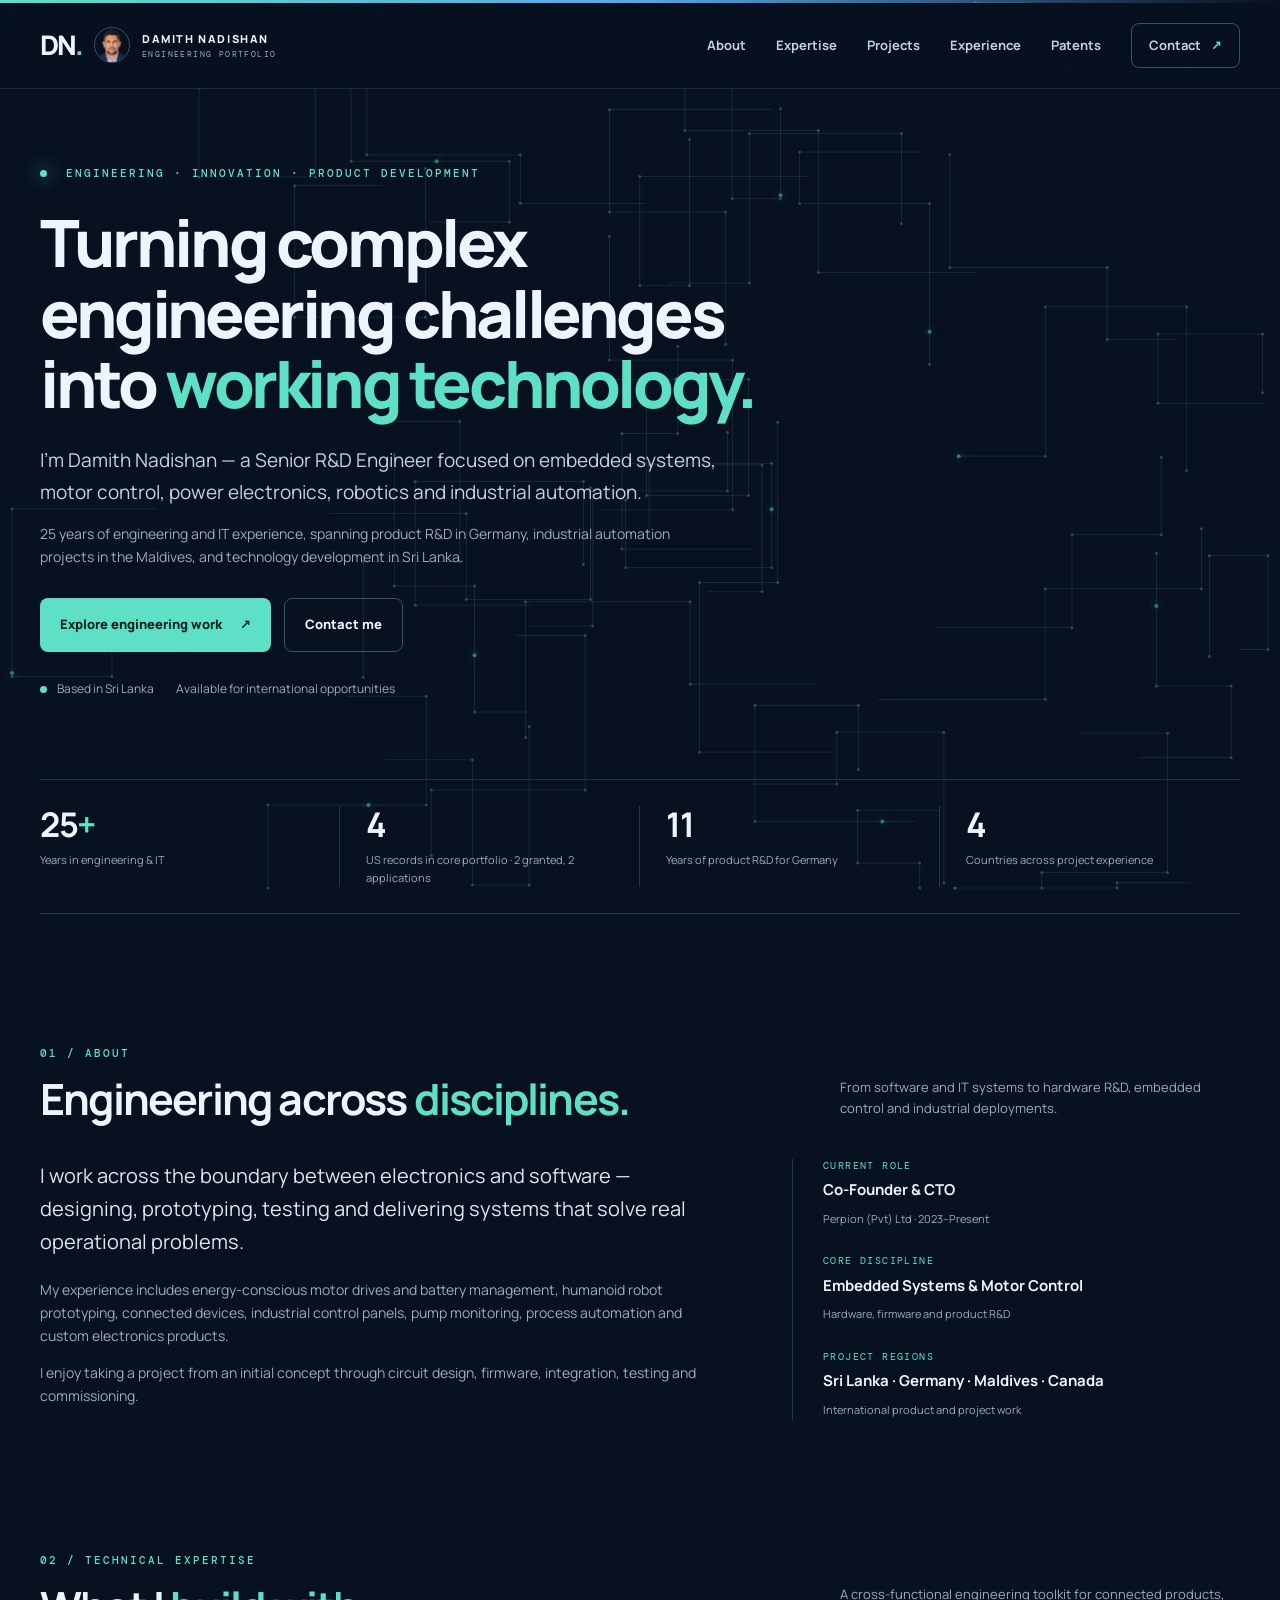
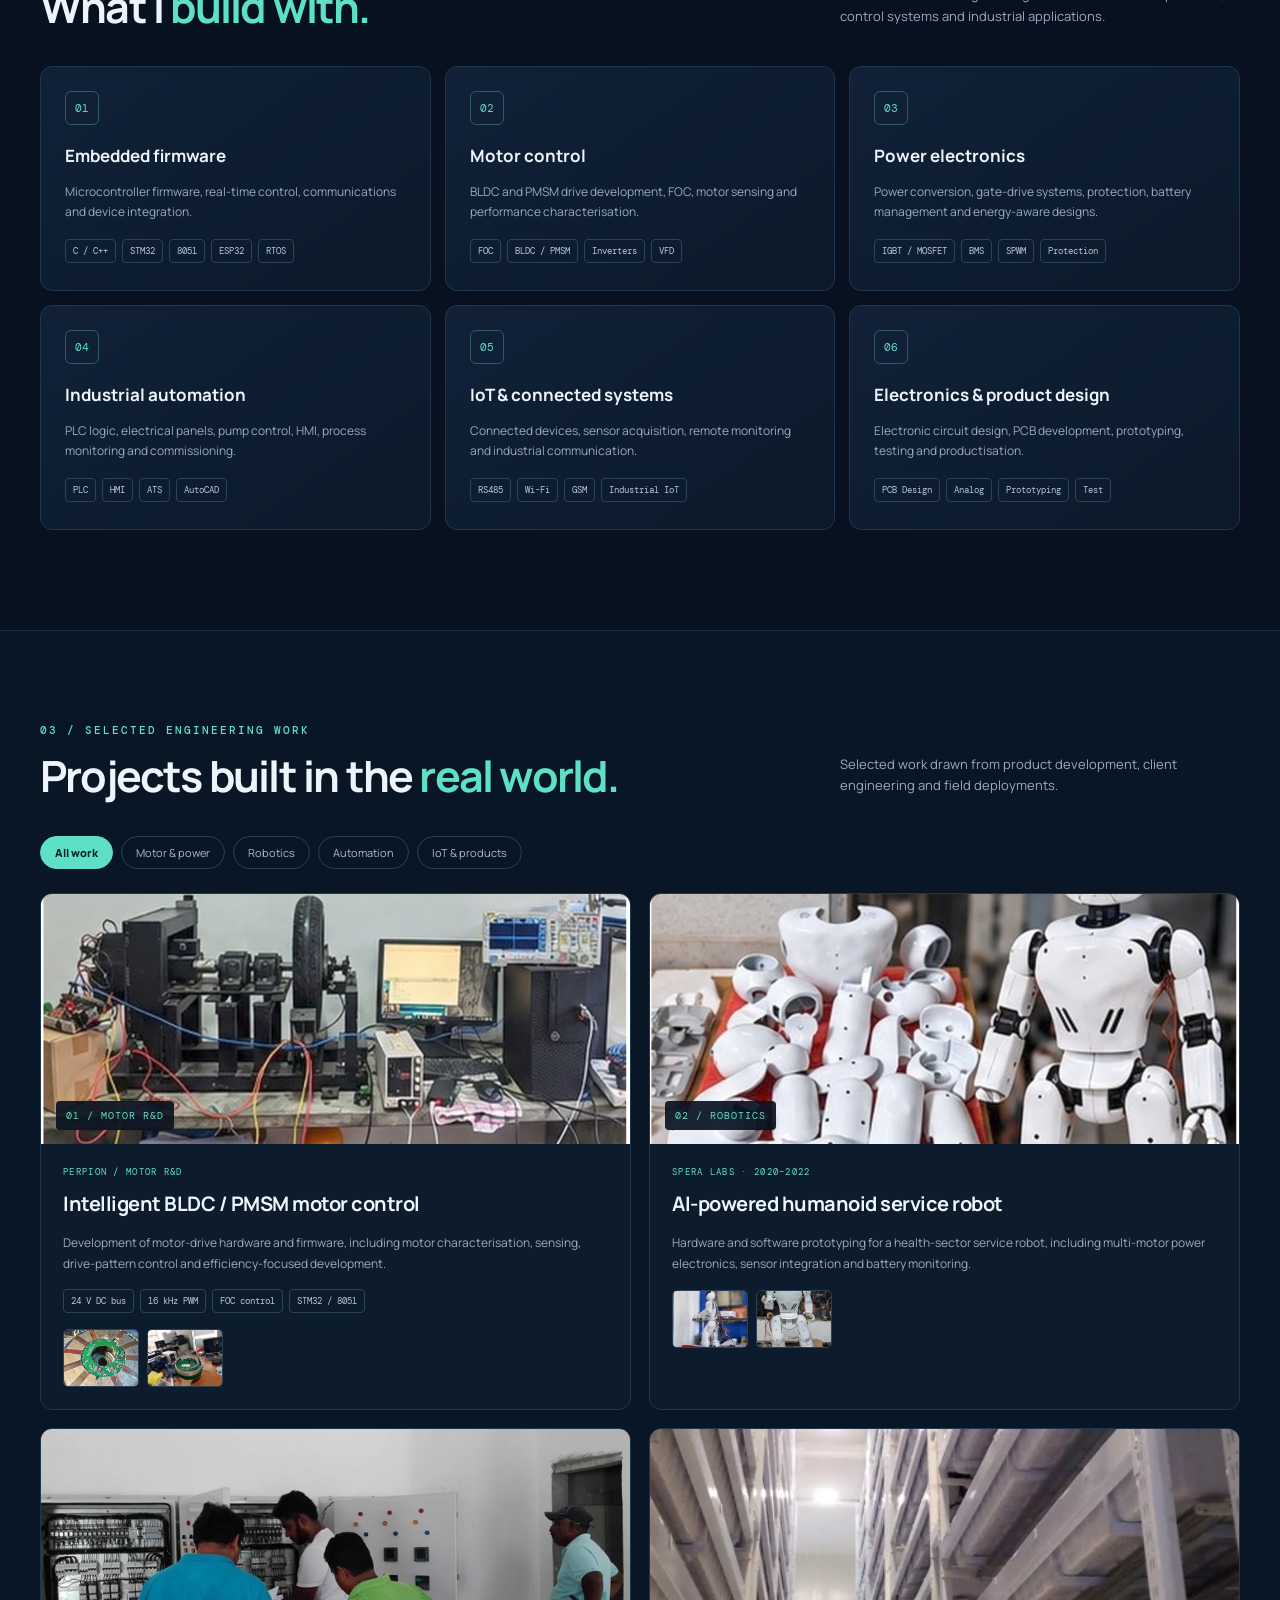
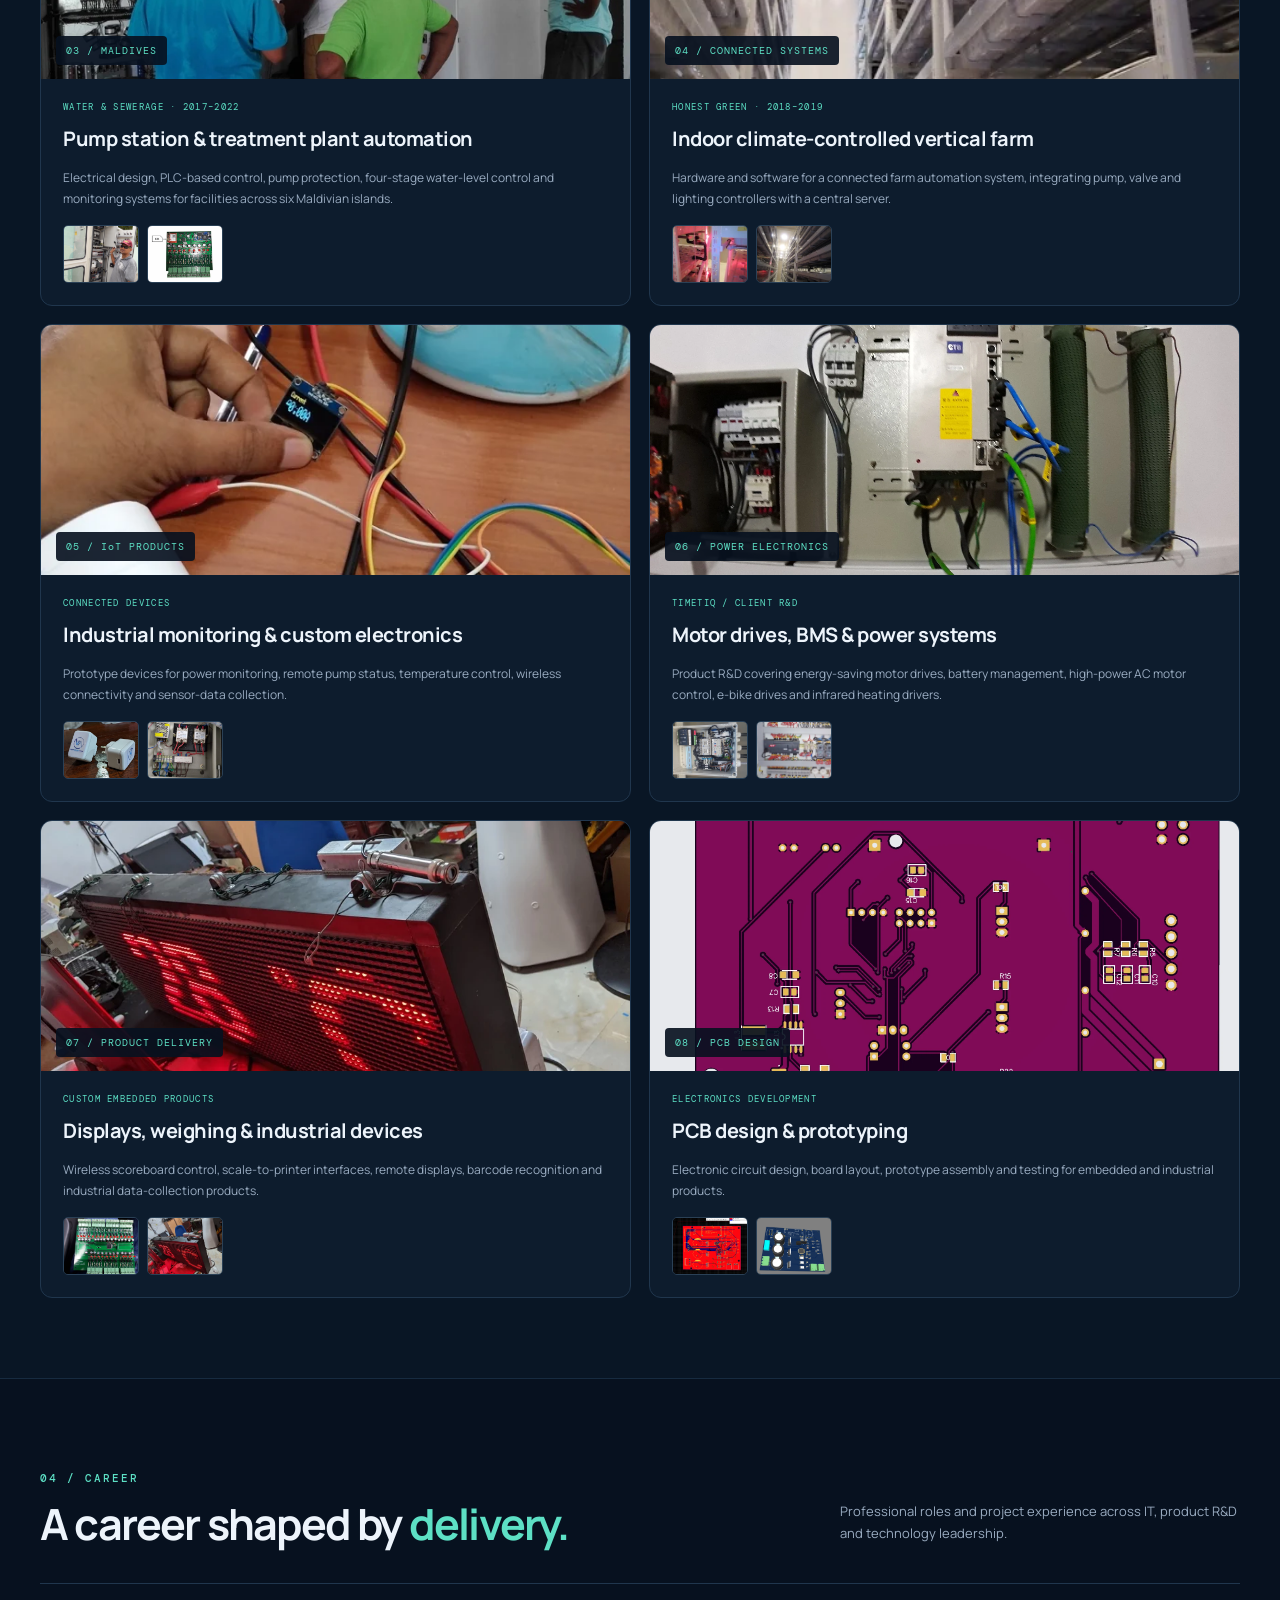
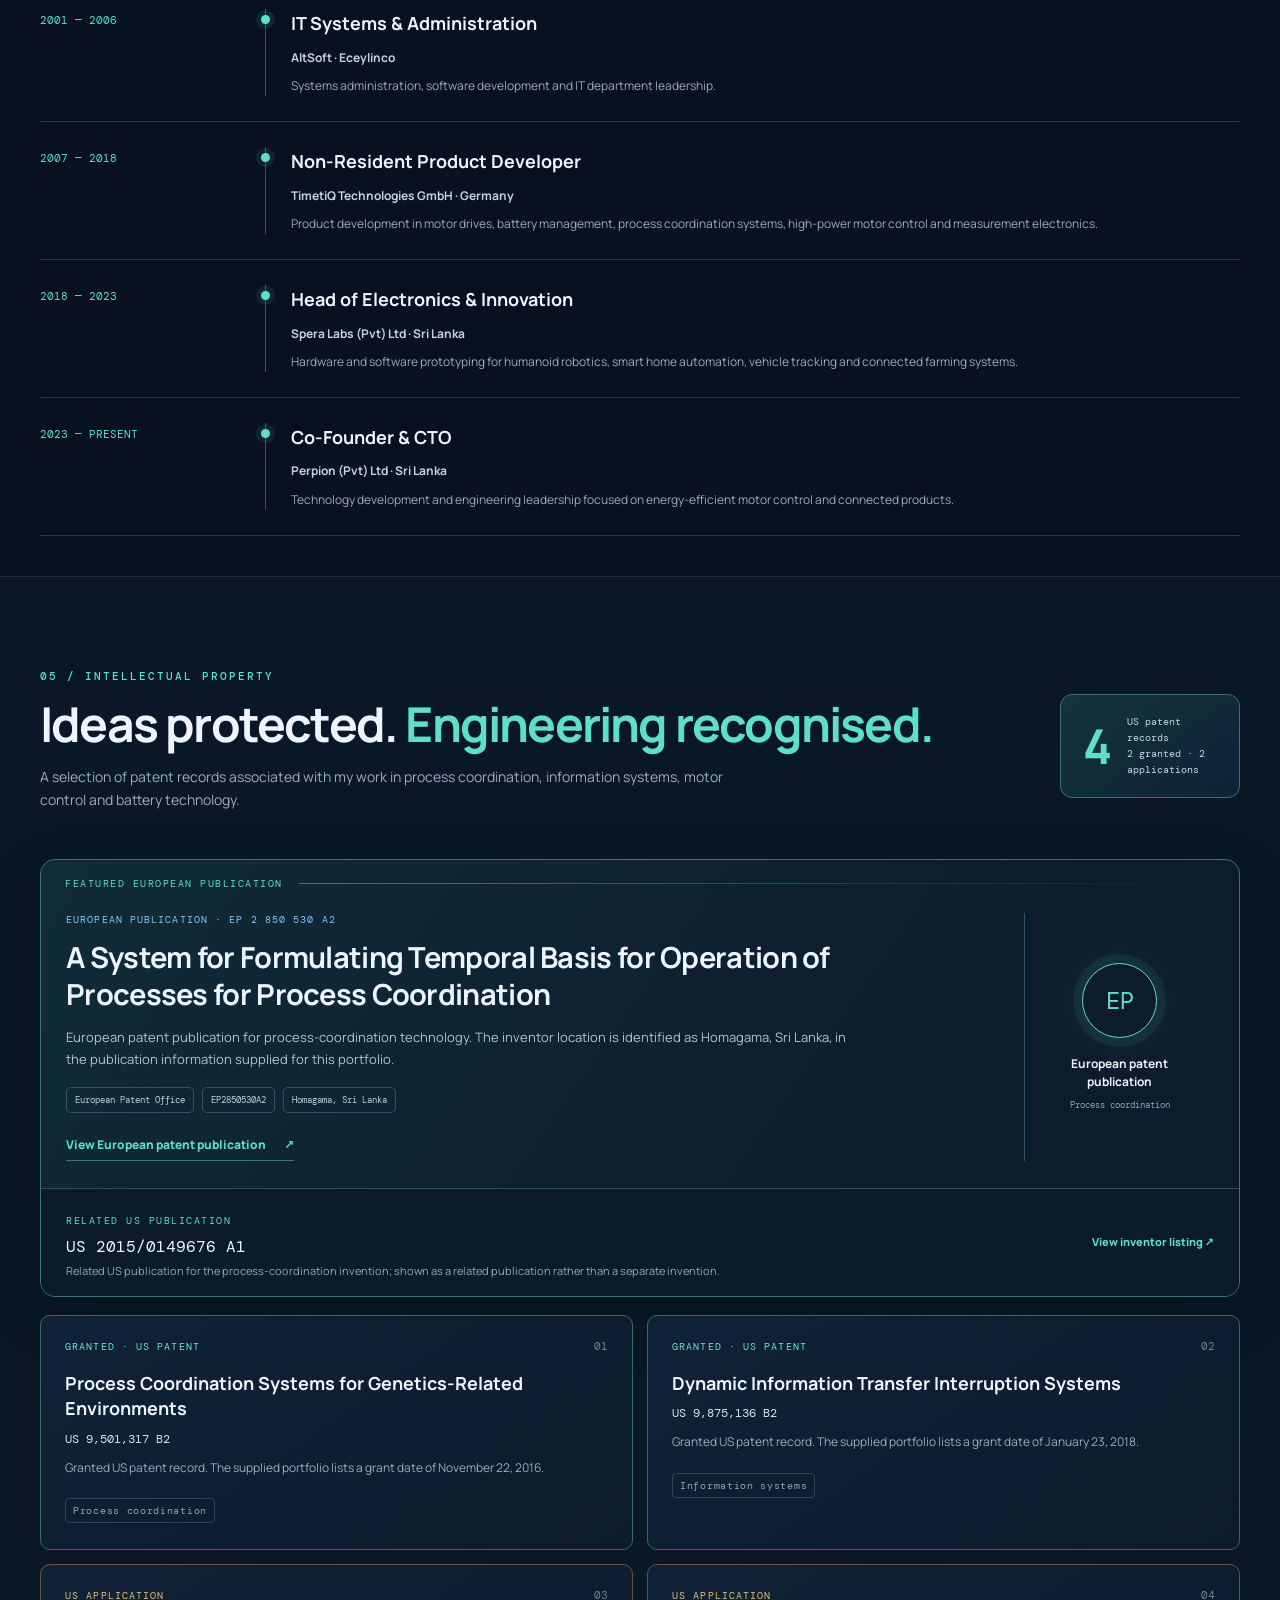
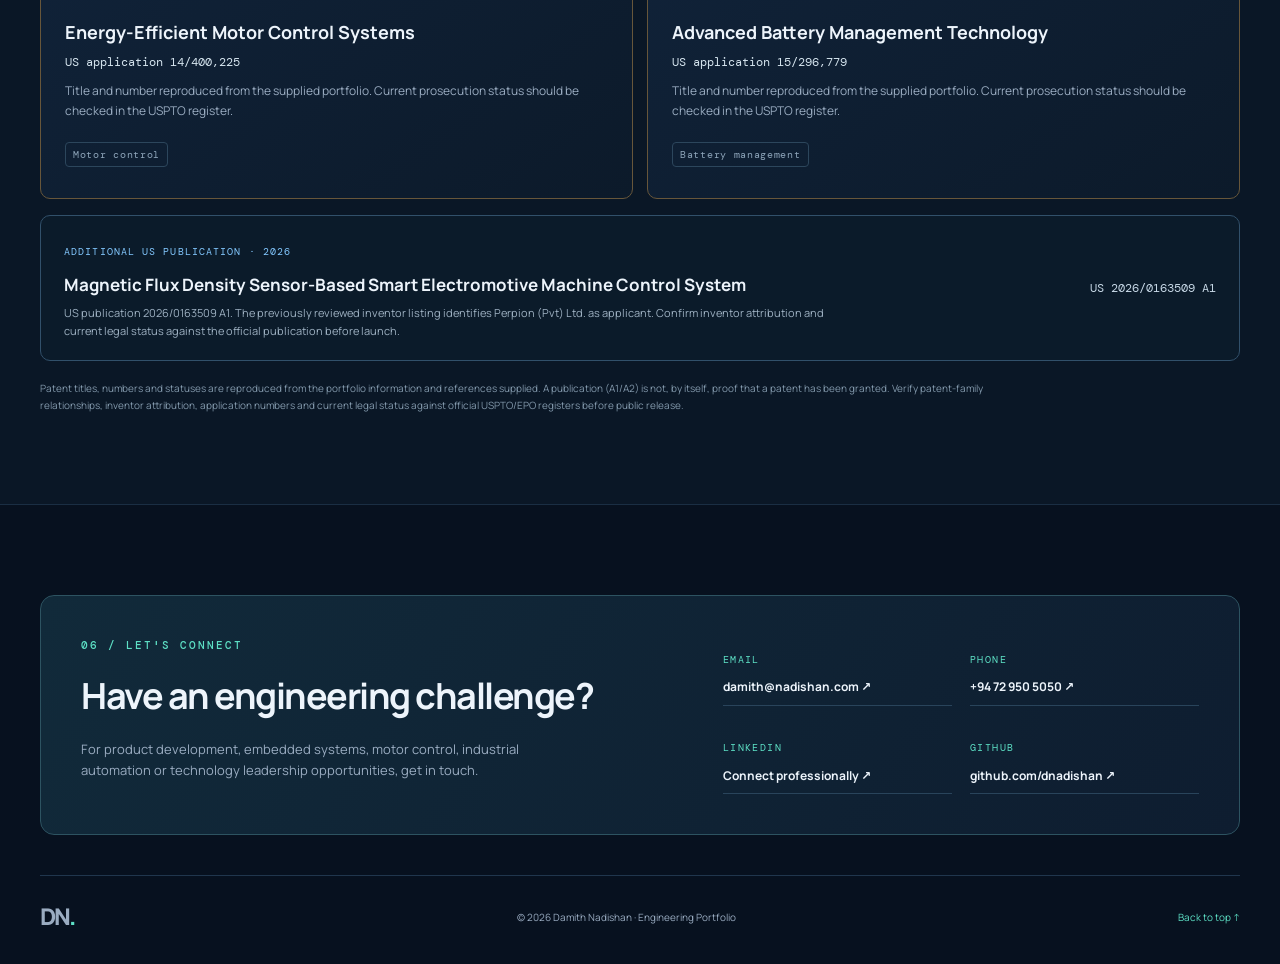
==== commit c4b2c87d: "change pofile img posistion" ====
--- a/index.html
+++ b/index.html
@@ -21,7 +21,7 @@
   <canvas class="circuit-canvas" aria-hidden="true"></canvas>
   <div class="topline"></div>
   <header class="site-header">
-    <a class="brand" href="#home" aria-label="Damith Nadishan home"><span class="brand-mark">DN<span>.</span></span><span class="brand-name">DAMITH NADISHAN<small>ENGINEERING PORTFOLIO</small></span></a>
+    <a class="brand" href="#home" aria-label="Damith Nadishan home"><span class="brand-mark">DN<span>.</span></span><img class="brand-portrait" src="assets/profile-damith.png" alt=""><span class="brand-name">DAMITH NADISHAN<small>ENGINEERING PORTFOLIO</small></span></a>
     <button class="menu-toggle" aria-label="Open navigation" aria-expanded="false"><span></span><span></span></button>
     <nav class="nav">
       <a href="#about">About</a><a href="#expertise">Expertise</a><a href="#projects">Projects</a><a href="#experience">Experience</a><a href="#patents">Patents</a><a class="nav-contact" href="#contact">Contact <span>↗</span></a>
@@ -37,12 +37,6 @@
         <p class="hero-sub">25 years of engineering and IT experience, spanning product R&amp;D in Germany, industrial automation projects in the Maldives, and technology development in Sri Lanka.</p>
         <div class="hero-actions"><a class="button button-primary" href="#projects">Explore engineering work <span>↗</span></a><a class="button button-ghost" href="#contact">Contact me</a></div>
         <div class="hero-meta"><span><b></b> Based in Sri Lanka</span><span>Available for international opportunities</span></div>
-      </div>
-      <div class="hero-visual">
-        <div class="portrait-frame"><img src="assets/profile-damith.png" alt="Portrait of Damith Nadishan"></div>
-        <div class="orbit orbit-one"></div><div class="orbit orbit-two"></div>
-        <div class="hero-chip chip-a">EMBEDDED SYSTEMS</div><div class="hero-chip chip-b">MOTOR CONTROL</div><div class="hero-chip chip-c">INDUSTRIAL IoT</div>
-        <div class="hero-note"><span class="note-dot"></span><span>IDEA → PROTOTYPE → PRODUCT</span></div>
       </div>
     </section>
 
--- a/styles.css
+++ b/styles.css
@@ -8,3 +8,7 @@
 .site-header{z-index:20}
 .lightbox{z-index:50}
 @media(max-width:680px){.circuit-canvas{opacity:.4}}
+
+.hero{grid-template-columns:1fr;align-items:center}
+.hero-copy{max-width:760px}
+.brand-portrait{width:36px;height:36px;flex-shrink:0;object-fit:cover;object-position:center 25%;border:1px solid #35516c;border-radius:50%}
